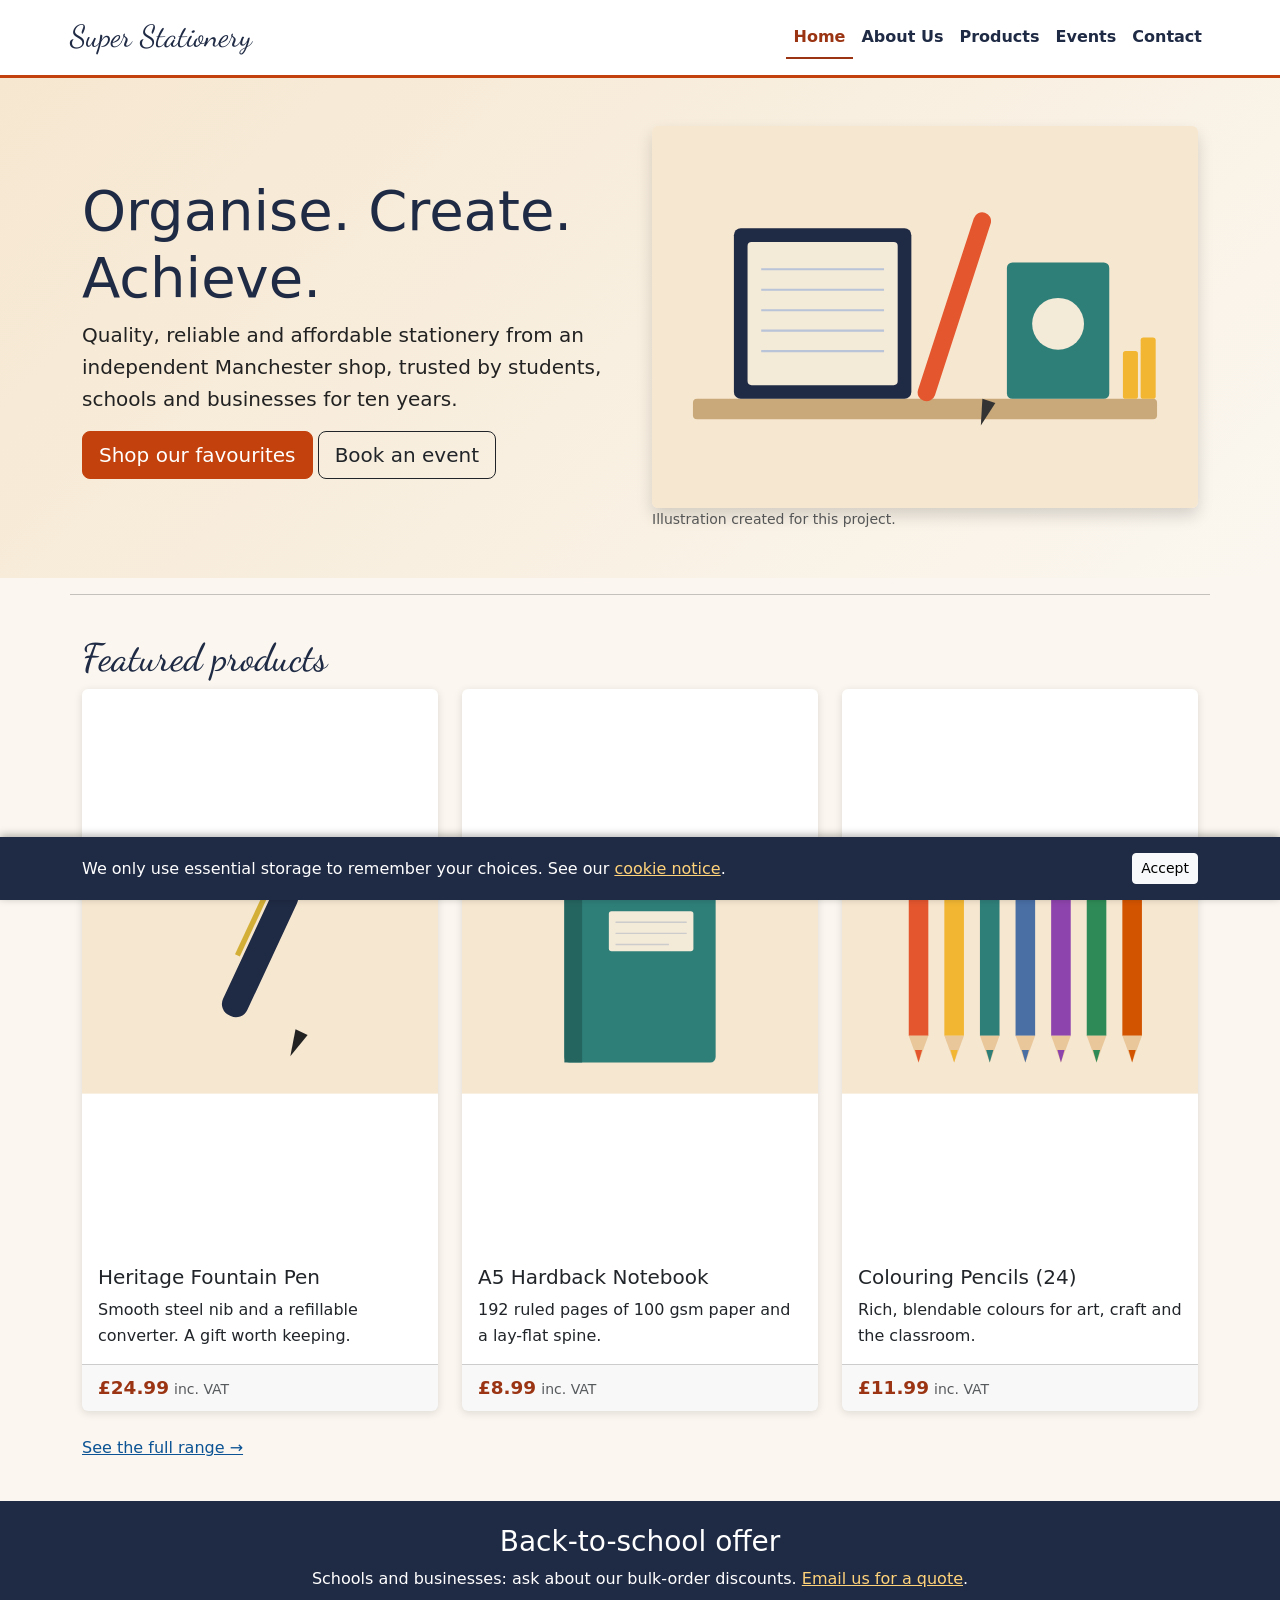
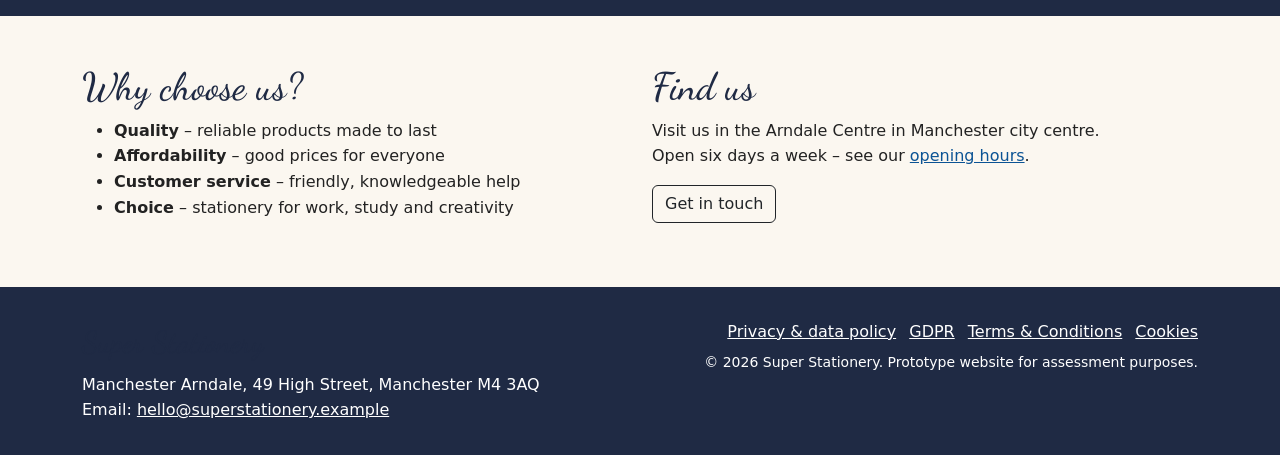
==== index.html @ 20adca73 "college website" ====
<!DOCTYPE html>
<html lang="en-GB">
<head>
  <!-- Character set and responsive viewport (needed for mobile layouts) -->
  <meta charset="utf-8">
  <meta name="viewport" content="width=device-width, initial-scale=1">
  <meta name="description" content="Super Stationery: quality, affordable stationery from an independent Manchester shop.">
  <title>Home | Super Stationery</title>
  <!-- Google Font for headings; Bootstrap provides the responsive grid; styles.css controls the site-wide look -->
  <link rel="preconnect" href="https://fonts.googleapis.com">
  <link href="https://fonts.googleapis.com/css2?family=Dancing+Script:wght@600&display=swap" rel="stylesheet">
  <link rel="stylesheet" href="css/vendor/bootstrap.min.css">
  <link rel="stylesheet" href="css/styles.css">
</head>
<body>
  <!-- Accessibility: lets keyboard users jump past the navigation -->
  <a class="skip-link" href="#main">Skip to main content</a>

  <header class="site-header">
    <nav class="navbar navbar-expand-md container" aria-label="Main navigation">
      <a class="navbar-brand brand" href="index.html">Super Stationery</a>
      <button class="navbar-toggler" type="button" data-bs-toggle="collapse" data-bs-target="#mainNav" aria-controls="mainNav" aria-expanded="false" aria-label="Toggle navigation">
        <span class="navbar-toggler-icon"></span>
      </button>
      <div class="collapse navbar-collapse" id="mainNav">
        <ul class="navbar-nav ms-auto"><li class="nav-item"><a class="nav-link active" href="index.html" aria-current="page">Home</a></li><li class="nav-item"><a class="nav-link" href="about.html">About Us</a></li><li class="nav-item"><a class="nav-link" href="products.html">Products</a></li><li class="nav-item"><a class="nav-link" href="events.html">Events</a></li><li class="nav-item"><a class="nav-link" href="contact.html">Contact</a></li></ul>
      </div>
    </nav>
  </header>

  <main id="main" tabindex="-1">
    <!-- Hero section -->
    <section class="hero py-5" aria-labelledby="hero-title">
      <div class="container">
        <div class="row align-items-center gy-4">
          <div class="col-md-6">
            <h1 id="hero-title" class="display-4">Organise. Create. Achieve.</h1>
            <p class="lead">Quality, reliable and affordable stationery from an independent Manchester shop, trusted by students, schools and businesses for ten years.</p>
            <a class="btn btn-accent btn-lg" href="products.html">Shop our favourites</a>
            <a class="btn btn-outline-dark btn-lg" href="events.html">Book an event</a>
          </div>
          <div class="col-md-6">
            <figure class="mb-0">
              <img src="images/hero.svg" class="img-fluid rounded shadow" alt="A notebook, red pen, teal journal and highlighters laid out on a wooden desk" width="800" height="560">
              <figcaption class="small text-muted">Illustration created for this project.</figcaption>
            </figure>
          </div>
        </div>
      </div>
    </section>
    <hr class="container">
    <section class="container py-4" aria-labelledby="featured-title">
      <h2 id="featured-title" class="section-title">Featured products</h2>
      <div class="row g-4 fade-in-group">
        <div class="col-sm-6 col-lg-4 product" data-category="writing">
        <article class="card h-100 product-card">
          <img src="images/fountain-pen.svg" class="card-img-top" alt="Navy fountain pen with gold trim" width="800" height="560" loading="lazy">
          <div class="card-body">
            <h3 class="h5 card-title">Heritage Fountain Pen</h3>
            <p class="card-text">Smooth steel nib and a refillable converter. A gift worth keeping.</p>
          </div>
          <div class="card-footer"><strong class="price">£24.99</strong> <span class="text-muted small">inc. VAT</span></div>
        </article>
      </div>
        <div class="col-sm-6 col-lg-4 product" data-category="paper">
        <article class="card h-100 product-card">
          <img src="images/notebook.svg" class="card-img-top" alt="Teal A5 hardback notebook" width="800" height="560" loading="lazy">
          <div class="card-body">
            <h3 class="h5 card-title">A5 Hardback Notebook</h3>
            <p class="card-text">192 ruled pages of 100&nbsp;gsm paper and a lay-flat spine.</p>
          </div>
          <div class="card-footer"><strong class="price">£8.99</strong> <span class="text-muted small">inc. VAT</span></div>
        </article>
      </div>
        <div class="col-sm-6 col-lg-4 product" data-category="art">
        <article class="card h-100 product-card">
          <img src="images/pencils.svg" class="card-img-top" alt="Seven colouring pencils" width="800" height="560" loading="lazy">
          <div class="card-body">
            <h3 class="h5 card-title">Colouring Pencils (24)</h3>
            <p class="card-text">Rich, blendable colours for art, craft and the classroom.</p>
          </div>
          <div class="card-footer"><strong class="price">£11.99</strong> <span class="text-muted small">inc. VAT</span></div>
        </article>
      </div>
      </div>
      <p class="mt-4"><a href="products.html">See the full range &rarr;</a></p>
    </section>
    <aside class="promo py-4" aria-label="Current promotion">
      <div class="container text-center">
        <h2 class="h3">Back-to-school offer</h2>
        <p class="mb-0">Schools and businesses: ask about our bulk-order discounts. <a href="mailto:hello@superstationery.example?subject=Bulk%20order%20enquiry">Email us for a quote</a>.</p>
      </div>
    </aside>
    <section class="container py-5" aria-labelledby="why-title">
      <div class="row gy-4">
        <div class="col-md-6">
          <h2 id="why-title" class="section-title">Why choose us?</h2>
          <ul>
            <li><strong>Quality</strong> &ndash; reliable products made to last</li>
            <li><strong>Affordability</strong> &ndash; good prices for everyone</li>
            <li><strong>Customer service</strong> &ndash; friendly, knowledgeable help</li>
            <li><strong>Choice</strong> &ndash; stationery for work, study and creativity</li>
          </ul>
        </div>
        <div class="col-md-6">
          <h2 class="section-title">Find us</h2>
          <p>Visit us in the Arndale Centre in Manchester city centre.<br>
          Open six days a week &ndash; see our <a href="contact.html#hours">opening hours</a>.</p>
          <p><a class="btn btn-outline-dark" href="contact.html">Get in touch</a></p>
        </div>
      </div>
    </section>
  </main>

  <footer class="site-footer">
    <div class="container">
      <div class="row gy-3">
        <div class="col-md-6">
          <p class="brand mb-1">Super Stationery</p>
          <address class="mb-0">Manchester Arndale, 49 High Street, Manchester M4 3AQ<br>
          Email: <a href="mailto:hello@superstationery.example">hello@superstationery.example</a></address>
        </div>
        <div class="col-md-6 text-md-end">
          <ul class="list-inline mb-1">
            <li class="list-inline-item"><a href="contact.html#privacy">Privacy &amp; data policy</a></li>
            <li class="list-inline-item"><a href="contact.html#gdpr">GDPR</a></li>
            <li class="list-inline-item"><a href="contact.html#terms">Terms &amp; Conditions</a></li>
            <li class="list-inline-item"><a href="contact.html#cookies">Cookies</a></li>
          </ul>
          <small>&copy; 2026 Super Stationery. Prototype website for assessment purposes.</small>
        </div>
      </div>
    </div>
  </footer>

  <!-- Scripts at the end so the page content loads first. Add further files in js/ later. -->
  <script src="js/vendor/jquery.min.js"></script>
  <script src="js/vendor/bootstrap.bundle.min.js"></script>
  <script src="js/main.js"></script>
</body>
</html>
---- css/styles.css ----
/* ==========================================================
   Super Stationery - site-wide styles (loaded after Bootstrap)
   Colours chosen for WCAG AA contrast on the cream background.
   ========================================================== */
:root{
  --cream:#fbf7f0; --navy:#1f2a44; --accent:#c2410c; --accent-dark:#9a3412;
  --teal:#2f7f79; --panel:#ffffff;
}
body{background:var(--cream);color:#222;font-family:system-ui,-apple-system,"Segoe UI",Roboto,Arial,sans-serif;line-height:1.6}
h1,h2,h3{color:var(--navy)}
a{color:#0b5394}
a:hover{color:var(--accent-dark)}
/* Visible keyboard focus (Operable) */
:focus-visible{outline:3px solid #f2b632;outline-offset:2px}
/* Skip link: hidden until focused */
.skip-link{position:absolute;left:-999px;top:0;background:var(--navy);color:#fff;padding:.5rem 1rem;z-index:2000}
.skip-link:focus{left:0}
.brand{font-family:"Dancing Script",cursive,Georgia,serif;font-size:1.9rem;color:var(--navy)!important;text-decoration:none}
.site-header{background:var(--panel);border-bottom:3px solid var(--accent)}
.navbar .nav-link{color:var(--navy);font-weight:600}
.navbar .nav-link.active{color:var(--accent-dark);border-bottom:2px solid var(--accent-dark)}
.section-title{font-family:"Dancing Script",cursive,Georgia,serif;font-size:2.4rem}
.hero{background:linear-gradient(135deg,#f6e7d0,#fbf7f0)}
.btn-accent{background:var(--accent);border-color:var(--accent);color:#fff}
.btn-accent:hover,.btn-accent:focus{background:var(--accent-dark);border-color:var(--accent-dark);color:#fff}
.product-card{border:0;box-shadow:0 2px 8px rgba(0,0,0,.12);transition:transform .2s}
.product-card:hover{transform:translateY(-4px)}
.price{color:var(--accent-dark);font-size:1.15rem}
.promo{background:var(--navy);color:#fff}
.promo h2{color:#fff}
.promo a{color:#ffd37a}
.value-box,.form-panel{background:var(--panel);border-radius:.5rem;padding:1.25rem;box-shadow:0 2px 8px rgba(0,0,0,.08);height:100%}
.mission blockquote{border-left:5px solid var(--accent);padding-left:1rem;font-style:italic}
.weather{background:#e7f1ef;border-radius:.5rem;padding:.75rem 1rem}
.legal{background:#f1ebe0;border-top:1px solid #ddd}
.site-footer{background:var(--navy);color:#fff;padding:2rem 0}
.site-footer a,.site-footer address{color:#fff}
.site-footer a:hover{color:#ffd37a}
.video-wrap,.map-wrap{max-width:900px}
.product.hidden-by-filter{display:none}
/* Radio group error message must show when the group is invalid */
fieldset.was-invalid .invalid-feedback{display:block}
/* Respect users who prefer reduced motion (Operable) */
@media (prefers-reduced-motion:reduce){*{transition:none!important;animation:none!important}}
/* Cookie notice banner */
#cookie-banner{position:fixed;bottom:0;left:0;right:0;background:var(--navy);color:#fff;padding:1rem;z-index:1500;box-shadow:0 -2px 8px rgba(0,0,0,.3)}
#cookie-banner a{color:#ffd37a}
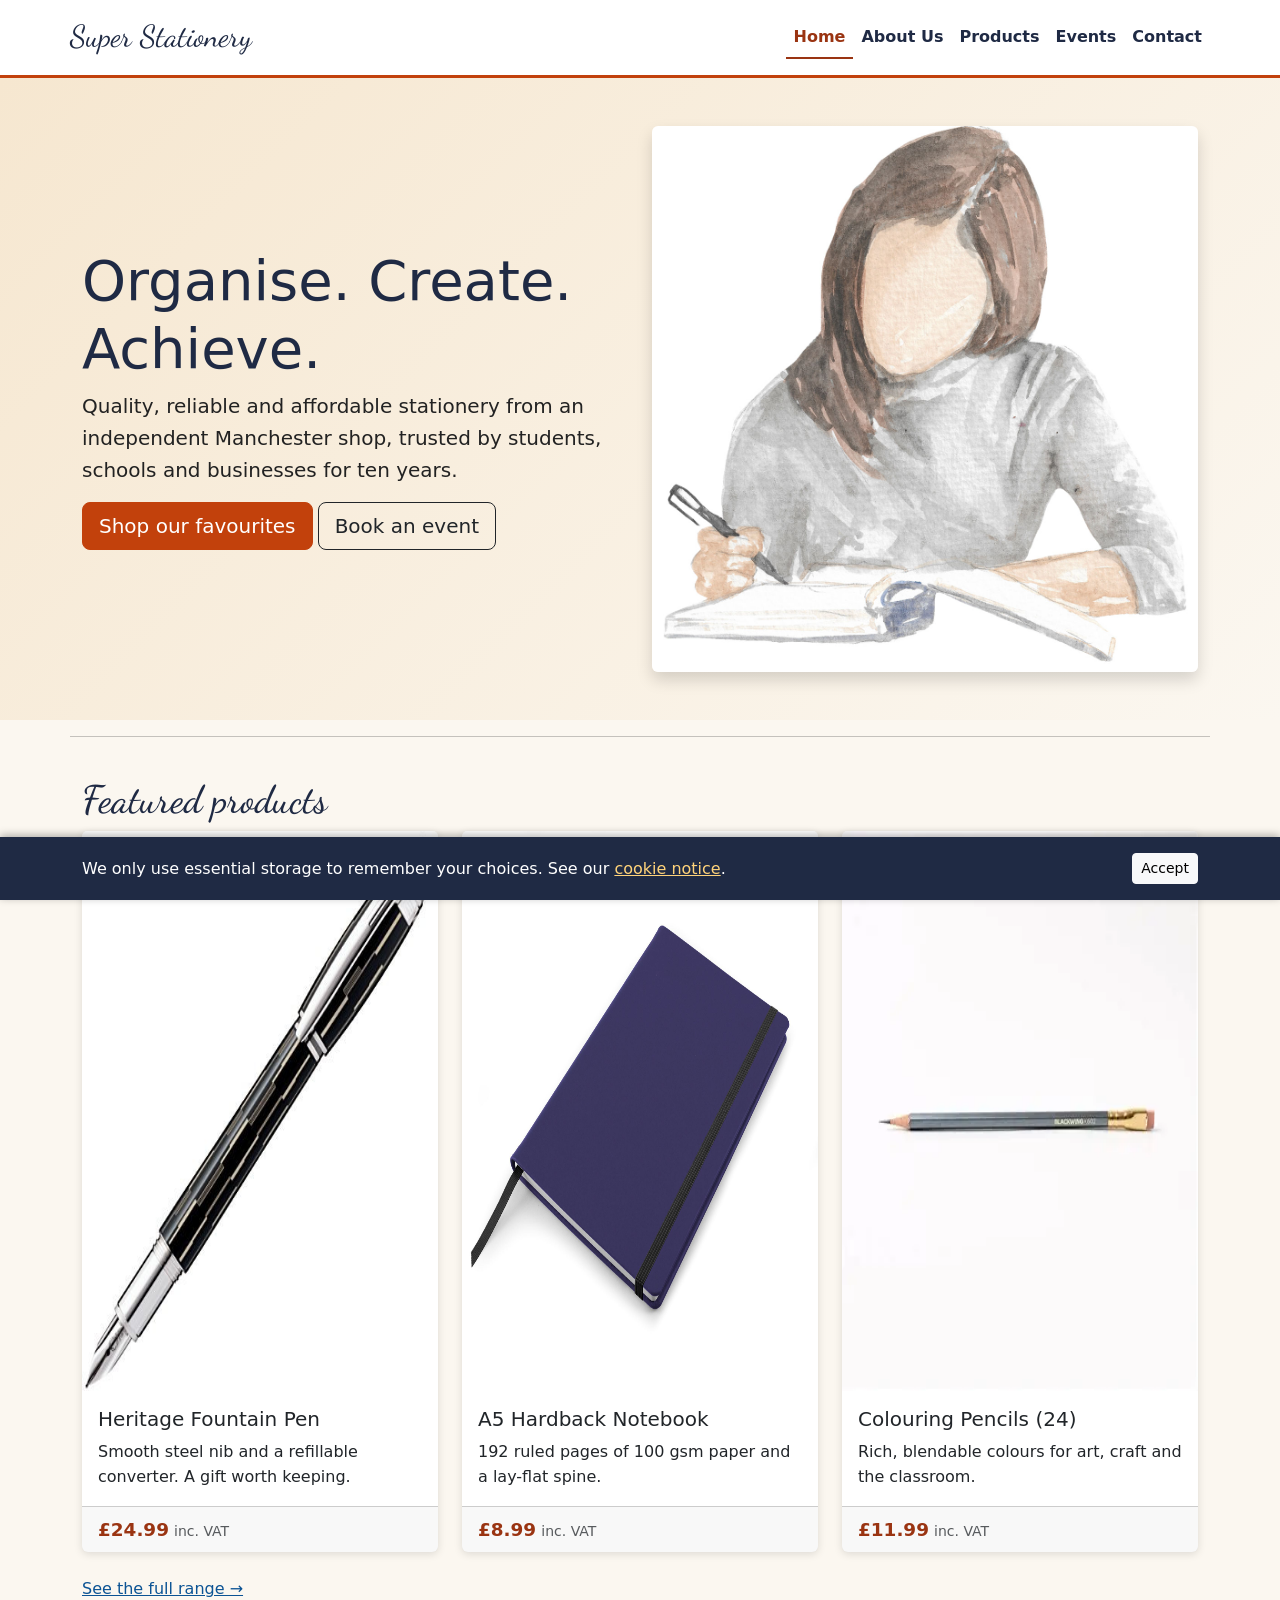
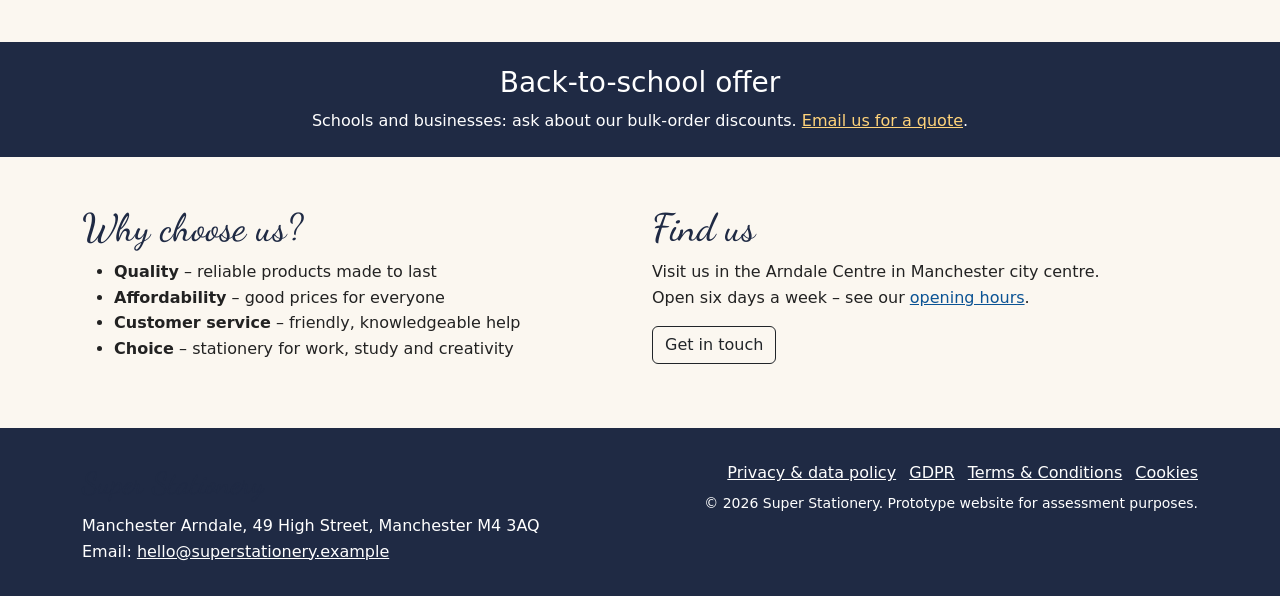
==== commit 79395702: "clearout" ====
--- a/index.html
+++ b/index.html
@@ -41,8 +41,8 @@
           </div>
           <div class="col-md-6">
             <figure class="mb-0">
-              <img src="images/hero.svg" class="img-fluid rounded shadow" alt="A notebook, red pen, teal journal and highlighters laid out on a wooden desk" width="800" height="560">
-              <figcaption class="small text-muted">Illustration created for this project.</figcaption>
+              <img src="images/hero_image.jpg" class="img-fluid rounded shadow" alt="A notebook, red pen, teal journal and highlighters laid out on a wooden desk" width="800" height="560">
+              
             </figure>
           </div>
         </div>
@@ -54,7 +54,7 @@
       <div class="row g-4 fade-in-group">
         <div class="col-sm-6 col-lg-4 product" data-category="writing">
         <article class="card h-100 product-card">
-          <img src="images/fountain-pen.svg" class="card-img-top" alt="Navy fountain pen with gold trim" width="800" height="560" loading="lazy">
+          <img src="images/fountain_pen.jpg" class="card-img-top" alt="Navy fountain pen with gold trim" width="800" height="560" loading="lazy">
           <div class="card-body">
             <h3 class="h5 card-title">Heritage Fountain Pen</h3>
             <p class="card-text">Smooth steel nib and a refillable converter. A gift worth keeping.</p>
@@ -64,7 +64,7 @@
       </div>
         <div class="col-sm-6 col-lg-4 product" data-category="paper">
         <article class="card h-100 product-card">
-          <img src="images/notebook.svg" class="card-img-top" alt="Teal A5 hardback notebook" width="800" height="560" loading="lazy">
+          <img src="images/notebook.jpeg" class="card-img-top" alt="Teal A5 hardback notebook" width="800" height="560" loading="lazy">
           <div class="card-body">
             <h3 class="h5 card-title">A5 Hardback Notebook</h3>
             <p class="card-text">192 ruled pages of 100&nbsp;gsm paper and a lay-flat spine.</p>
@@ -74,7 +74,7 @@
       </div>
         <div class="col-sm-6 col-lg-4 product" data-category="art">
         <article class="card h-100 product-card">
-          <img src="images/pencils.svg" class="card-img-top" alt="Seven colouring pencils" width="800" height="560" loading="lazy">
+          <img src="images/pencil.webp" class="card-img-top" alt="Seven colouring pencils" width="800" height="560" loading="lazy">
           <div class="card-body">
             <h3 class="h5 card-title">Colouring Pencils (24)</h3>
             <p class="card-text">Rich, blendable colours for art, craft and the classroom.</p>
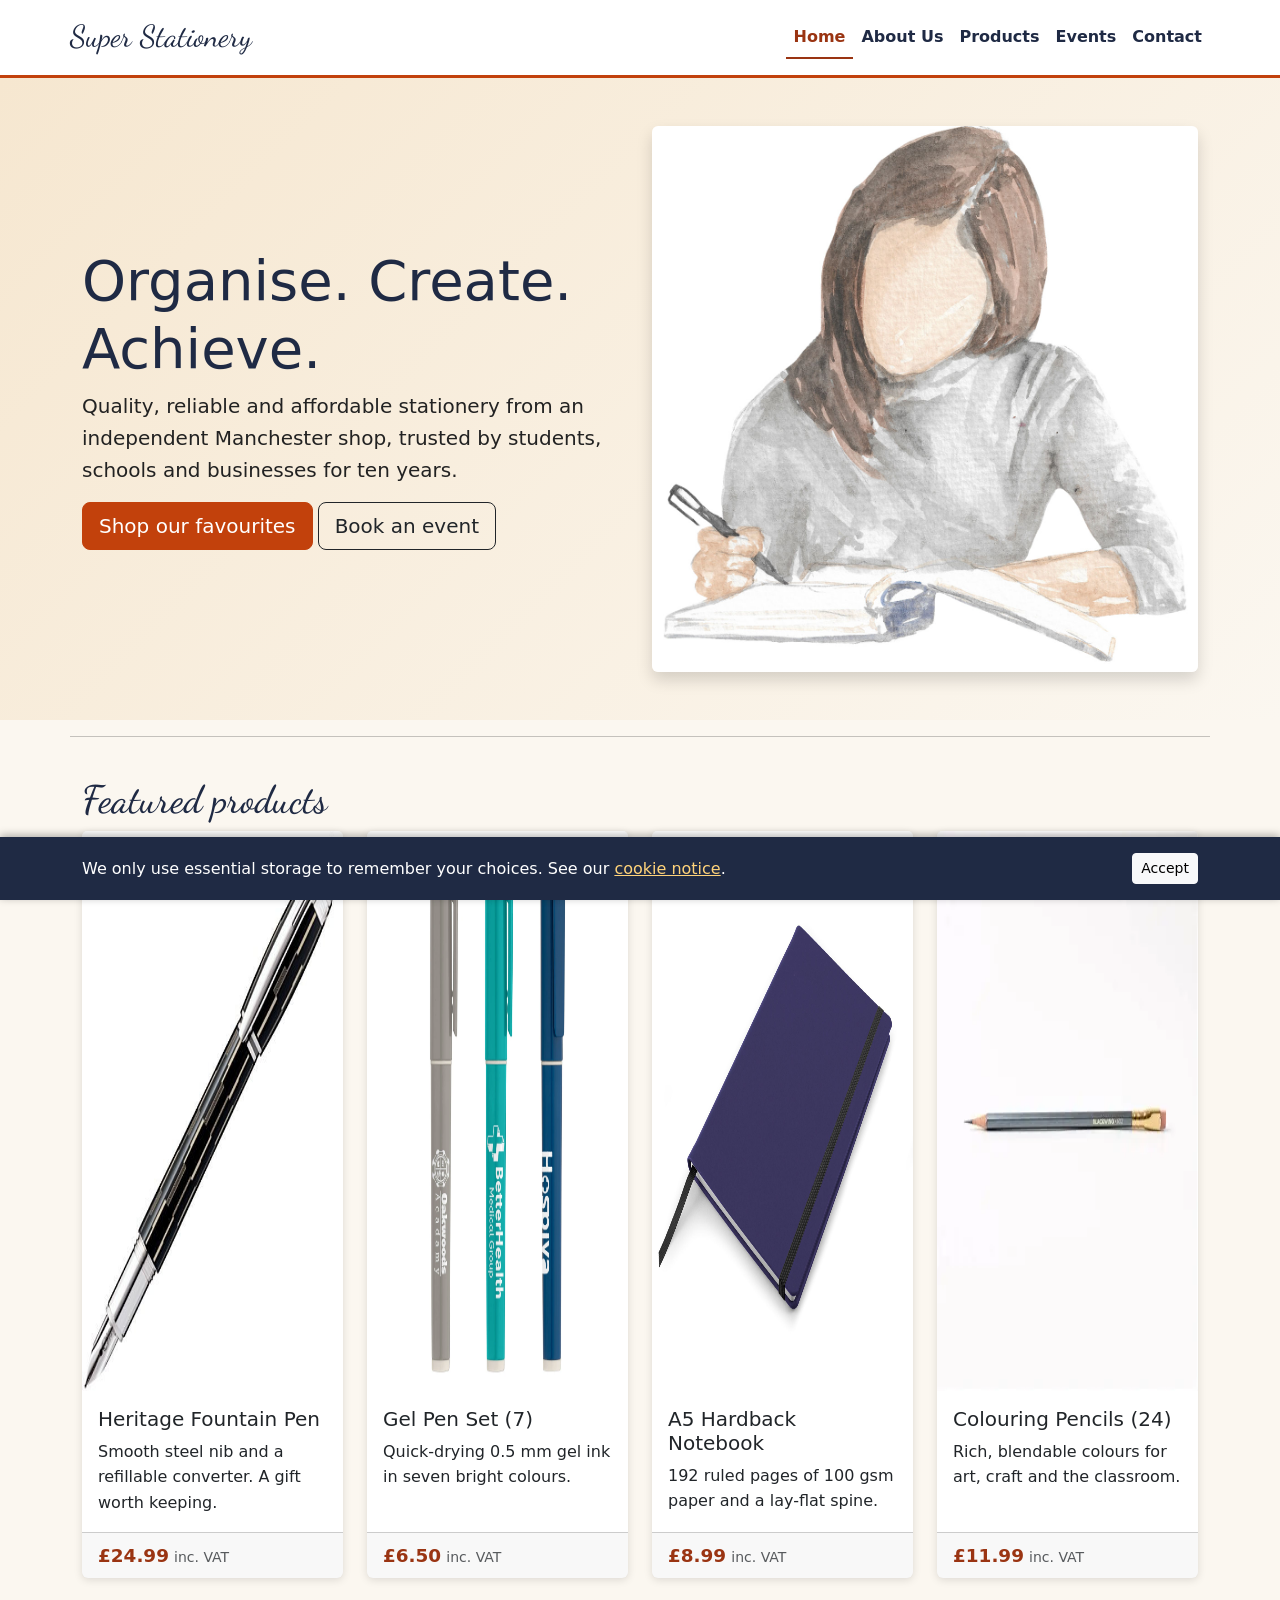
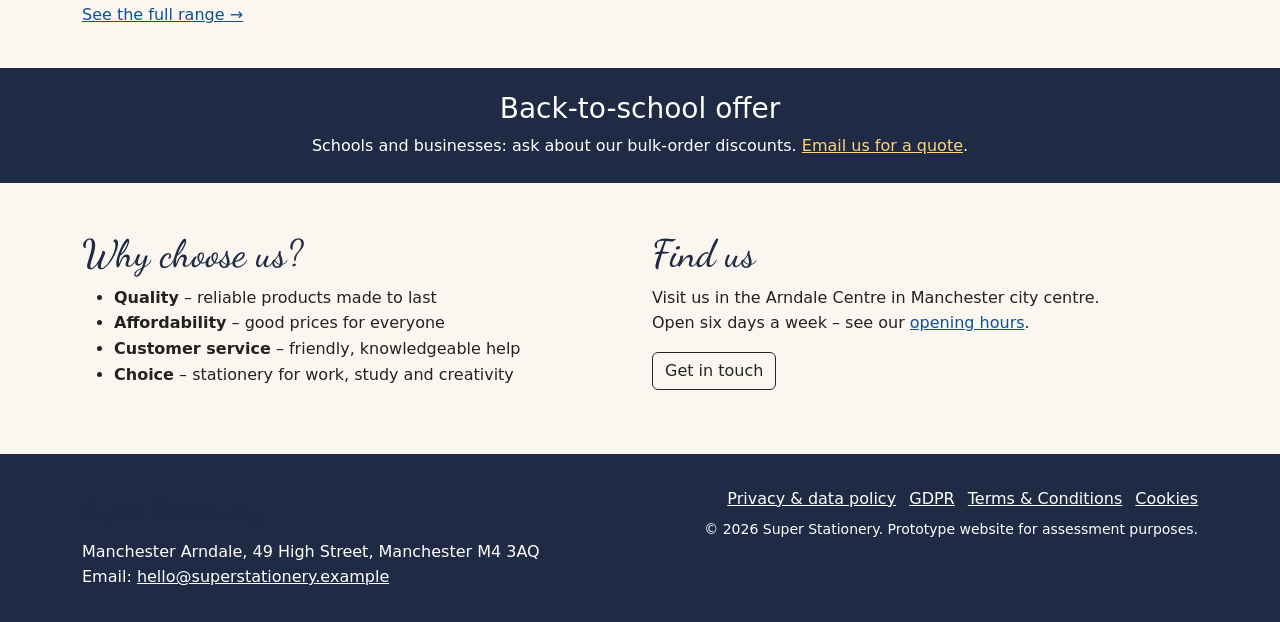
==== commit 3b42e417: "." ====
--- a/index.html
+++ b/index.html
@@ -23,7 +23,13 @@
         <span class="navbar-toggler-icon"></span>
       </button>
       <div class="collapse navbar-collapse" id="mainNav">
-        <ul class="navbar-nav ms-auto"><li class="nav-item"><a class="nav-link active" href="index.html" aria-current="page">Home</a></li><li class="nav-item"><a class="nav-link" href="about.html">About Us</a></li><li class="nav-item"><a class="nav-link" href="products.html">Products</a></li><li class="nav-item"><a class="nav-link" href="events.html">Events</a></li><li class="nav-item"><a class="nav-link" href="contact.html">Contact</a></li></ul>
+        <ul class="navbar-nav ms-auto">
+          <li class="nav-item"><a class="nav-link active" href="index.html" aria-current="page">Home</a></li>
+          <li class="nav-item"><a class="nav-link" href="about.html">About Us</a></li>
+          <li class="nav-item"><a class="nav-link" href="products.html">Products</a></li>
+          <li class="nav-item"><a class="nav-link" href="events.html">Events</a></li>
+          <li class="nav-item"><a class="nav-link" href="contact.html">Contact</a></li>
+        </ul>
       </div>
     </nav>
   </header>
@@ -42,55 +48,74 @@
           <div class="col-md-6">
             <figure class="mb-0">
               <img src="images/hero_image.jpg" class="img-fluid rounded shadow" alt="A notebook, red pen, teal journal and highlighters laid out on a wooden desk" width="800" height="560">
-              
             </figure>
           </div>
         </div>
       </div>
     </section>
+
     <hr class="container">
+
+    <!-- Featured products: four cards. 1 per row on phones, 2 on tablets, 4 on desktop -->
     <section class="container py-4" aria-labelledby="featured-title">
       <h2 id="featured-title" class="section-title">Featured products</h2>
       <div class="row g-4 fade-in-group">
-        <div class="col-sm-6 col-lg-4 product" data-category="writing">
-        <article class="card h-100 product-card">
-          <img src="images/fountain_pen.jpg" class="card-img-top" alt="Navy fountain pen with gold trim" width="800" height="560" loading="lazy">
-          <div class="card-body">
-            <h3 class="h5 card-title">Heritage Fountain Pen</h3>
-            <p class="card-text">Smooth steel nib and a refillable converter. A gift worth keeping.</p>
-          </div>
-          <div class="card-footer"><strong class="price">£24.99</strong> <span class="text-muted small">inc. VAT</span></div>
-        </article>
-      </div>
-        <div class="col-sm-6 col-lg-4 product" data-category="paper">
-        <article class="card h-100 product-card">
-          <img src="images/notebook.jpeg" class="card-img-top" alt="Teal A5 hardback notebook" width="800" height="560" loading="lazy">
-          <div class="card-body">
-            <h3 class="h5 card-title">A5 Hardback Notebook</h3>
-            <p class="card-text">192 ruled pages of 100&nbsp;gsm paper and a lay-flat spine.</p>
-          </div>
-          <div class="card-footer"><strong class="price">£8.99</strong> <span class="text-muted small">inc. VAT</span></div>
-        </article>
-      </div>
-        <div class="col-sm-6 col-lg-4 product" data-category="art">
-        <article class="card h-100 product-card">
-          <img src="images/pencil.webp" class="card-img-top" alt="Seven colouring pencils" width="800" height="560" loading="lazy">
-          <div class="card-body">
-            <h3 class="h5 card-title">Colouring Pencils (24)</h3>
-            <p class="card-text">Rich, blendable colours for art, craft and the classroom.</p>
-          </div>
-          <div class="card-footer"><strong class="price">£11.99</strong> <span class="text-muted small">inc. VAT</span></div>
-        </article>
-      </div>
+
+        <div class="col-sm-6 col-lg-3 product" data-category="writing">
+          <article class="card h-100 product-card">
+            <img src="images/fountain_pen.jpg" class="card-img-top" alt="Navy fountain pen with gold trim" width="800" height="560" loading="lazy">
+            <div class="card-body">
+              <h3 class="h5 card-title">Heritage Fountain Pen</h3>
+              <p class="card-text">Smooth steel nib and a refillable converter. A gift worth keeping.</p>
+            </div>
+            <div class="card-footer"><strong class="price">£24.99</strong> <span class="text-muted small">inc. VAT</span></div>
+          </article>
+        </div>
+
+        <div class="col-sm-6 col-lg-3 product" data-category="writing">
+          <article class="card h-100 product-card">
+            <img src="images/gel_pens.webp" class="card-img-top" alt="Seven colourful gel pens fanned out" width="800" height="560" loading="lazy">
+            <div class="card-body">
+              <h3 class="h5 card-title">Gel Pen Set (7)</h3>
+              <p class="card-text">Quick-drying 0.5&nbsp;mm gel ink in seven bright colours.</p>
+            </div>
+            <div class="card-footer"><strong class="price">£6.50</strong> <span class="text-muted small">inc. VAT</span></div>
+          </article>
+        </div>
+
+        <div class="col-sm-6 col-lg-3 product" data-category="paper">
+          <article class="card h-100 product-card">
+            <img src="images/notebook.jpeg" class="card-img-top" alt="Teal A5 hardback notebook" width="800" height="560" loading="lazy">
+            <div class="card-body">
+              <h3 class="h5 card-title">A5 Hardback Notebook</h3>
+              <p class="card-text">192 ruled pages of 100&nbsp;gsm paper and a lay-flat spine.</p>
+            </div>
+            <div class="card-footer"><strong class="price">£8.99</strong> <span class="text-muted small">inc. VAT</span></div>
+          </article>
+        </div>
+
+        <div class="col-sm-6 col-lg-3 product" data-category="art">
+          <article class="card h-100 product-card">
+            <img src="images/pencil.webp" class="card-img-top" alt="Seven colouring pencils" width="800" height="560" loading="lazy">
+            <div class="card-body">
+              <h3 class="h5 card-title">Colouring Pencils (24)</h3>
+              <p class="card-text">Rich, blendable colours for art, craft and the classroom.</p>
+            </div>
+            <div class="card-footer"><strong class="price">£11.99</strong> <span class="text-muted small">inc. VAT</span></div>
+          </article>
+        </div>
+
       </div>
       <p class="mt-4"><a href="products.html">See the full range &rarr;</a></p>
     </section>
+
     <aside class="promo py-4" aria-label="Current promotion">
       <div class="container text-center">
         <h2 class="h3">Back-to-school offer</h2>
         <p class="mb-0">Schools and businesses: ask about our bulk-order discounts. <a href="mailto:hello@superstationery.example?subject=Bulk%20order%20enquiry">Email us for a quote</a>.</p>
       </div>
     </aside>
+
     <section class="container py-5" aria-labelledby="why-title">
       <div class="row gy-4">
         <div class="col-md-6">
@@ -138,4 +163,4 @@
   <script src="js/vendor/bootstrap.bundle.min.js"></script>
   <script src="js/main.js"></script>
 </body>
-</html>
+</html>
